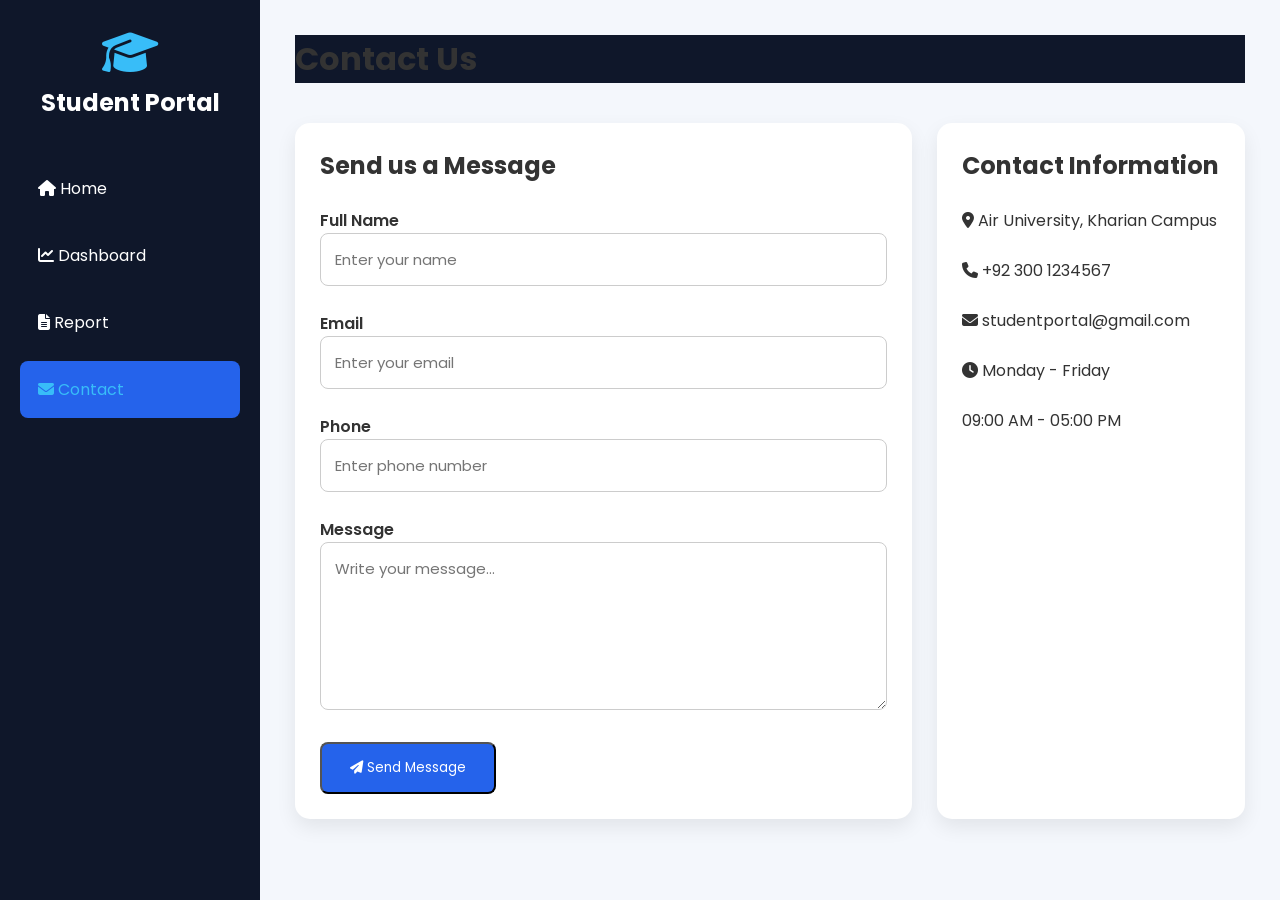
==== contact.html @ 1820be6f "Initial Commit" ====
<!DOCTYPE html>
<html lang="en">

<head>

<meta charset="UTF-8">
<meta name="viewport" content="width=device-width, initial-scale=1.0">

<title>Contact Us</title>

<link href="https://fonts.googleapis.com/css2?family=Poppins:wght@300;400;500;600;700&display=swap" rel="stylesheet">

<link rel="stylesheet"
href="https://cdnjs.cloudflare.com/ajax/libs/font-awesome/6.6.0/css/all.min.css">

<link rel="stylesheet" href="css/style.css">
<link rel="stylesheet" href="css/responsive.css">

</head>

<body>

<div class="dashboard-container">

<!-- Sidebar -->

<div class="sidebar">

<div class="sidebar-logo">

<i class="fa-solid fa-graduation-cap"></i>

<h2>Student Portal</h2>

</div>

<ul>

<li><a href="index.html" style="color:white;text-decoration:none;"><i class="fa-solid fa-house"></i> Home</a></li>

<li><a href="dashboard.html" style="color:white;text-decoration:none;"><i class="fa-solid fa-chart-line"></i> Dashboard</a></li>

<li><a href="report.html" style="color:white;text-decoration:none;"><i class="fa-solid fa-file-lines"></i> Report</a></li>

<li class="active"><i class="fa-solid fa-envelope"></i> Contact</li>

</ul>

</div>

<!-- Main -->

<div class="main-content">

<header class="topbar">

<h1>Contact Us</h1>

</header>

<div class="performance-section">

<!-- Contact Form -->

<div class="progress-card">

<h2>Send us a Message</h2>

<br>

<form id="contactForm">

<label>Full Name</label>

<input type="text" id="name" placeholder="Enter your name" required>

<br><br>

<label>Email</label>

<input type="email" id="email" placeholder="Enter your email" required>

<br><br>

<label>Phone</label>

<input type="text" id="phone" placeholder="Enter phone number">

<br><br>

<label>Message</label>

<textarea id="message" rows="6" placeholder="Write your message..." required></textarea>

<br><br>

<button type="submit" class="btn">

<i class="fa-solid fa-paper-plane"></i>

Send Message

</button>

</form>

</div>

<!-- Contact Details -->

<div class="activity-card">

<h2>Contact Information</h2>

<br>

<p><i class="fa-solid fa-location-dot"></i>
 Air University, Kharian Campus</p>

<br>

<p><i class="fa-solid fa-phone"></i>
 +92 300 1234567</p>

<br>

<p><i class="fa-solid fa-envelope"></i>
 studentportal@gmail.com</p>

<br>

<p><i class="fa-solid fa-clock"></i>
 Monday - Friday</p>

<br>

<p>09:00 AM - 05:00 PM</p>

</div>

</div>

</div>

</div>

<script src="js/script.js"></script>

</body>

</html>
---- css/style.css ----
/* ===========================
   GOOGLE FONT & RESET
=========================== */

*{
    margin:0;
    padding:0;
    box-sizing:border-box;
    font-family:'Poppins',sans-serif;
}

html{
    scroll-behavior:smooth;
}

body{
    background:#f4f7fc;
    color:#333;
}

a{
    text-decoration:none;
}

ul{
    list-style:none;
}

img{
    width:100%;
    display:block;
}


/* ===========================
        NAVBAR
=========================== */

header{
    width:100%;
    background:#0f172a;
    position:sticky;
    top:0;
    z-index:1000;
}

.navbar{

    width:90%;
    margin:auto;

    display:flex;
    justify-content:space-between;
    align-items:center;

    padding:18px 0;

}

.logo{

    display:flex;
    align-items:center;
    gap:10px;

    color:#fff;
    font-size:26px;
    font-weight:700;

}

.logo i{

    color:#38bdf8;

}

.nav-links{

    display:flex;
    gap:35px;

}

.nav-links a{

    color:white;
    font-size:16px;
    font-weight:500;
    transition:.3s;

}

.nav-links a:hover{

    color:#38bdf8;

}

.active{

    color:#38bdf8 !important;

}


/* ===========================
        HERO
=========================== */

.hero{

    width:90%;
    margin:70px auto;

    display:grid;
    grid-template-columns:1fr 1fr;
    align-items:center;
    gap:60px;

}

.hero-text h1{

    font-size:55px;
    color:#0f172a;
    line-height:1.2;

}

.hero-text span{

    color:#2563eb;

}

.hero-text p{

    margin:25px 0;

    font-size:17px;

    line-height:1.8;

    color:#555;

}

.hero-buttons{

    display:flex;
    gap:20px;

}

.btn{

    background:#2563eb;
    color:white;

    padding:14px 28px;

    border-radius:8px;

    transition:.3s;

}

.btn:hover{

    background:#1d4ed8;

}

.btn-outline{

    border:2px solid #2563eb;

    color:#2563eb;

    padding:12px 28px;

    border-radius:8px;

    transition:.3s;

}

.btn-outline:hover{

    background:#2563eb;
    color:white;

}

.hero-image img{

    max-width:500px;
    margin:auto;

}


/* ===========================
      STATISTICS
=========================== */

.stats{

    width:90%;
    margin:80px auto;

}

.stats h2{

    text-align:center;

    font-size:34px;

    margin-bottom:45px;

}

.stats-container{

    display:grid;

    grid-template-columns:repeat(4,1fr);

    gap:25px;

}

.stat-card{

    background:white;

    padding:35px;

    text-align:center;

    border-radius:15px;

    box-shadow:0 10px 25px rgba(0,0,0,.08);

    transition:.3s;

}

.stat-card:hover{

    transform:translateY(-10px);

}

.stat-card i{

    font-size:45px;

    color:#2563eb;

    margin-bottom:18px;

}

.stat-card h3{

    font-size:34px;

    color:#0f172a;

}

.stat-card p{

    margin-top:10px;

    color:#666;

}

/* ===========================
        FEATURES
=========================== */

.features{

    width:90%;
    margin:90px auto;

}

.features h2{

    text-align:center;
    font-size:34px;
    margin-bottom:50px;
    color:#0f172a;

}

.feature-grid{

    display:grid;
    grid-template-columns:repeat(4,1fr);
    gap:25px;

}

.feature-card{

    background:white;
    padding:35px 25px;
    text-align:center;
    border-radius:15px;
    box-shadow:0 10px 25px rgba(0,0,0,.08);
    transition:.3s;

}

.feature-card:hover{

    transform:translateY(-10px);

}

.feature-card i{

    font-size:45px;
    color:#2563eb;
    margin-bottom:20px;

}

.feature-card h3{

    margin-bottom:15px;
    color:#0f172a;

}

.feature-card p{

    color:#666;
    line-height:1.7;

}


/* ===========================
      STUDENT TABLE
=========================== */

.students{

    width:90%;
    margin:90px auto;

}

.students h2{

    text-align:center;
    font-size:34px;
    margin-bottom:40px;

}

table{

    width:100%;
    border-collapse:collapse;
    background:white;
    border-radius:12px;
    overflow:hidden;
    box-shadow:0 10px 25px rgba(0,0,0,.08);

}

table th{

    background:#2563eb;
    color:white;
    padding:18px;

}

table td{

    padding:18px;
    text-align:center;
    border-bottom:1px solid #eee;

}

table tr:hover{

    background:#f8f9ff;

}


/* ===========================
          FOOTER
=========================== */

footer{

    background:#0f172a;
    color:white;
    text-align:center;
    padding:60px 20px;
    margin-top:80px;

}

footer h3{

    font-size:28px;
    margin-bottom:15px;

}

footer p{

    margin:10px 0;
    color:#d1d5db;

}


/* ===========================
      SIMPLE ANIMATION
=========================== */

.hero-text,
.hero-image,
.stat-card,
.feature-card{

    animation:fadeUp .8s ease;

}

@keyframes fadeUp{

    from{

        opacity:0;
        transform:translateY(30px);

    }

    to{

        opacity:1;
        transform:translateY(0);

    }

}
/* ===========================
        DASHBOARD
===========================*/

.dashboard-container{
    display:flex;
    min-height:100vh;
    background:#f4f7fc;
}

/* Sidebar */

.sidebar{
    width:260px;
    background:#0f172a;
    color:#fff;
    padding:30px 20px;
    position:fixed;
    left:0;
    top:0;
    bottom:0;
}

.sidebar-logo{
    text-align:center;
    margin-bottom:40px;
}

.sidebar-logo i{
    font-size:45px;
    color:#38bdf8;
    margin-bottom:10px;
}

.sidebar-logo h2{
    font-size:24px;
}

.sidebar ul{
    padding:0;
}

.sidebar ul li{
    list-style:none;
    padding:16px 18px;
    margin:10px 0;
    border-radius:8px;
    cursor:pointer;
    transition:.3s;
}

.sidebar ul li:hover{
    background:#2563eb;
}

.sidebar ul li.active{
    background:#2563eb;
}

/* Main Content */

.main-content{
    margin-left:260px;
    width:calc(100% - 260px);
    padding:35px;
}

/* Top Bar */

.topbar{
    display:flex;
    justify-content:space-between;
    align-items:center;
    margin-bottom:35px;
}

.profile{
    display:flex;
    align-items:center;
    gap:15px;
}

.profile img{
    width:55px;
    height:55px;
    border-radius:50%;
    object-fit:cover;
}

/* Cards */

.dashboard-cards{
    display:grid;
    grid-template-columns:repeat(4,1fr);
    gap:20px;
    margin-bottom:40px;
}

.dashboard-card{
    background:#fff;
    border-radius:15px;
    padding:30px;
    text-align:center;
    box-shadow:0 8px 20px rgba(0,0,0,.08);
    transition:.3s;
}

.dashboard-card:hover{
    transform:translateY(-8px);
}

.dashboard-card i{
    font-size:40px;
    color:#2563eb;
    margin-bottom:15px;
}

.dashboard-card h2{
    margin-bottom:10px;
    color:#0f172a;
}

/* Performance */

.performance-section{
    display:grid;
    grid-template-columns:2fr 1fr;
    gap:25px;
    margin-top:40px;
}

.progress-card,
.activity-card{
    background:#fff;
    padding:25px;
    border-radius:15px;
    box-shadow:0 8px 20px rgba(0,0,0,.08);
}

.progress{
    width:100%;
    background:#ddd;
    height:22px;
    border-radius:20px;
    overflow:hidden;
    margin-bottom:18px;
}

.progress-bar{
    height:100%;
    color:#fff;
    text-align:center;
    line-height:22px;
    font-size:13px;
    font-weight:600;
}

.programming{
    width:95%;
    background:#2563eb;
}

.database{
    width:90%;
    background:#10b981;
}

.web{
    width:97%;
    background:#f59e0b;
}

.se{
    width:88%;
    background:#ef4444;
}

/* Activities */

.activity-card ul{
    margin-top:20px;
}

.activity-card li{
    list-style:none;
    padding:12px 0;
    border-bottom:1px solid #eee;
}

/* Quick Actions */

.quick-actions{
    margin-top:45px;
}

.action-container{
    display:grid;
    grid-template-columns:repeat(4,1fr);
    gap:20px;
}

.action-card{
    background:#fff;
    padding:25px;
    border-radius:15px;
    text-align:center;
    box-shadow:0 8px 20px rgba(0,0,0,.08);
    transition:.3s;
}

.action-card:hover{
    transform:translateY(-8px);
}

.action-card i{
    font-size:40px;
    color:#2563eb;
    margin-bottom:15px;
}

.action-card h3{
    color:#0f172a;
}
/* CONTACT FORM */

form input,
form textarea{

width:100%;
padding:14px;
border:1px solid #ccc;
border-radius:8px;
font-size:15px;
outline:none;

}

form input:focus,
form textarea:focus{

border-color:#2563eb;

}

label{

font-weight:600;

}
/* ===========================
        ABOUT PAGE
=========================== */

.hero-content{

text-align:center;
max-width:800px;
margin:auto;

}

.hero-content h1{

font-size:50px;
color:#0f172a;
margin-bottom:20px;

}

.hero-content p{

font-size:18px;
line-height:1.8;
color:#666;

}


/* Mission & Vision */

.feature-container{

display:grid;
grid-template-columns:repeat(2,1fr);
gap:30px;
margin-top:40px;

}

.feature-box{

background:white;
padding:35px;
border-radius:15px;
box-shadow:0 10px 25px rgba(0,0,0,.08);
transition:.3s;

}

.feature-box:hover{

transform:translateY(-10px);

}

.feature-box h3{

color:#2563eb;
margin-bottom:15px;

}

.feature-box p{

line-height:1.8;
color:#666;

}


/* Why Choose Us */

.card-container{

display:grid;
grid-template-columns:repeat(4,1fr);
gap:25px;
margin-top:40px;

}

.card{

background:white;
padding:30px;
text-align:center;
border-radius:15px;
box-shadow:0 10px 25px rgba(0,0,0,.08);
transition:.3s;

}

.card:hover{

transform:translateY(-10px);

}

.card h3{

margin-bottom:15px;
color:#2563eb;

}

.card p{

color:#666;
line-height:1.7;

}
/* ==========================
   STUDENT FORM & SEARCH
========================== */

#searchInput{
    width:100%;
    padding:14px 18px;
    border:1px solid #ccc;
    border-radius:10px;
    font-size:16px;
    margin-bottom:20px;
    outline:none;
}

#searchInput:focus{
    border-color:#2563eb;
}

#studentForm{
    display:grid;
    grid-template-columns:repeat(3,1fr);
    gap:15px;
    margin:25px 0;
}

#studentForm input{
    padding:14px;
    border:1px solid #ccc;
    border-radius:8px;
    font-size:15px;
}

#studentForm input:focus{
    border-color:#2563eb;
    outline:none;
}

#studentForm button{
    grid-column:span 3;
}

.delete-btn{
    background:#ef4444;
    color:#fff;
    border:none;
    padding:8px 15px;
    border-radius:6px;
    cursor:pointer;
    transition:.3s;
}

.delete-btn:hover{
    background:#dc2626;
}

@media(max-width:768px){

#studentForm{
grid-template-columns:1fr;
}

#studentForm button{
grid-column:span 1;
}

}
---- css/responsive.css ----
/* =========================
   Large Tablets
========================= */

@media (max-width:1024px){

.hero{

grid-template-columns:1fr;

text-align:center;

}

.hero-image{

order:-1;

}

.hero-image img{

width:350px;

margin:auto;

}

.stats-container{

grid-template-columns:repeat(2,1fr);

}

.feature-grid{

grid-template-columns:repeat(2,1fr);

}

}


/* =========================
      Tablets
========================= */

@media (max-width:768px){

.navbar{

flex-direction:column;

padding:20px 0;

}

.nav-links{

margin-top:20px;

gap:20px;

flex-wrap:wrap;

justify-content:center;

}

.hero-text h1{

font-size:38px;

}

.hero-buttons{

justify-content:center;

flex-wrap:wrap;

}

.stats-container{

grid-template-columns:1fr;

}

.feature-grid{

grid-template-columns:1fr;

}

table{

display:block;

overflow-x:auto;

white-space:nowrap;

}

}


/* =========================
      Mobile
========================= */

@media (max-width:480px){

.logo{

font-size:22px;

}

.hero{

width:95%;

margin:40px auto;

}

.hero-text h1{

font-size:30px;

}

.hero-text p{

font-size:15px;

}

.btn,
.btn-outline{

display:block;

width:100%;

margin-bottom:15px;

text-align:center;

}

.stats h2,
.features h2,
.students h2{

font-size:28px;

}

.stat-card,
.feature-card{

padding:25px;

}

footer{

padding:40px 15px;

}

}

/* ===================================
      DASHBOARD RESPONSIVE
=================================== */

@media (max-width:1200px){

.dashboard-cards{
grid-template-columns:repeat(2,1fr);
}

.action-container{
grid-template-columns:repeat(2,1fr);
}

.performance-section{
grid-template-columns:1fr;
}

}


@media (max-width:992px){

.sidebar{

position:relative;
width:100%;
height:auto;

}

.main-content{

margin-left:0;
width:100%;

}

.dashboard-container{

flex-direction:column;

}

}


@media (max-width:768px){

.topbar{

flex-direction:column;
align-items:flex-start;
gap:20px;

}

.dashboard-cards{

grid-template-columns:1fr;

}

.action-container{

grid-template-columns:1fr;

}

table{

display:block;
overflow-x:auto;
white-space:nowrap;

}

}


@media (max-width:480px){

.main-content{

padding:20px;

}

.sidebar-logo h2{

font-size:20px;

}

.dashboard-card{

padding:20px;

}

.action-card{

padding:20px;

}

.progress{

height:18px;

}

.progress-bar{

line-height:18px;

font-size:11px;

}

}
/* ABOUT PAGE */

@media(max-width:768px){

.feature-container{

grid-template-columns:1fr;

}

.card-container{

grid-template-columns:1fr;

}

.hero-content h1{

font-size:36px;

}

}
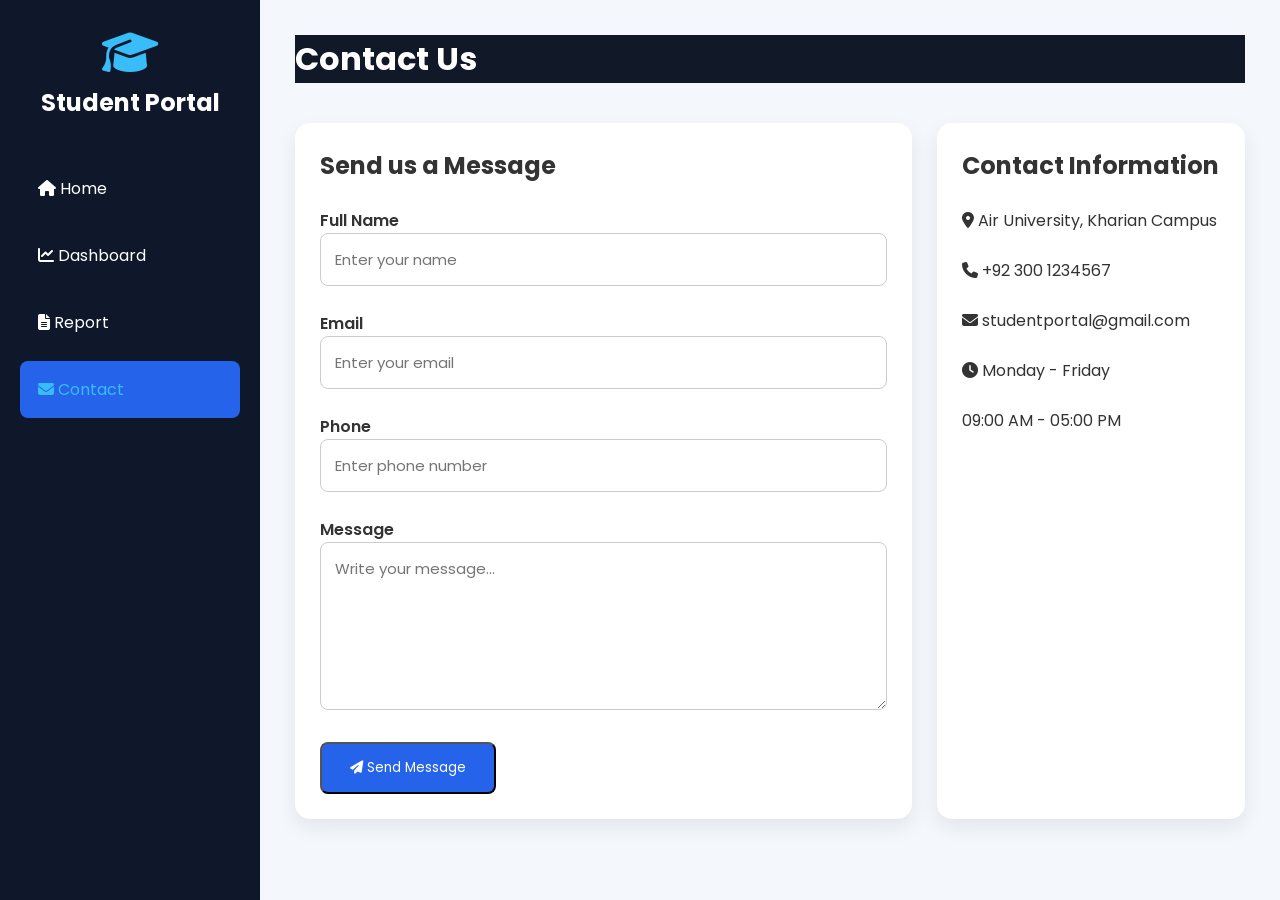
==== commit 5232223a: "Week 4: Added role-based dashboard, dark mode, notifications and profile management" ====
--- a/contact.html
+++ b/contact.html
@@ -145,7 +145,11 @@
 </div>
 
 <script src="js/script.js"></script>
-
+<script>
+if(localStorage.getItem("theme") === "dark"){
+    document.body.classList.add("dark-mode");
+}
+</script>
 </body>
 
 </html>
--- a/css/style.css
+++ b/css/style.css
@@ -534,6 +534,8 @@
     justify-content:space-between;
     align-items:center;
     margin-bottom:35px;
+    background:#111827;
+    color:white;
 }
 
 .profile{
@@ -580,6 +582,10 @@
 .dashboard-card h2{
     margin-bottom:10px;
     color:#0f172a;
+}
+body.dark-mode .dashboard-card h2,
+body.dark-mode .dashboard-card p{
+    color:white;
 }
 
 /* Performance */
@@ -886,4 +892,711 @@
 grid-column:span 1;
 }
 
+}
+/* ===========================
+   LOGIN & REGISTER
+=========================== */
+
+.login-section{
+    display:flex;
+    justify-content:center;
+    align-items:center;
+    min-height:100vh;
+    background:#f4f7fc;
+}
+
+.login-box{
+    width:400px;
+    background:#fff;
+    padding:35px;
+    border-radius:15px;
+    box-shadow:0 10px 25px rgba(0,0,0,.08);
+}
+
+.login-box h2{
+    text-align:center;
+    margin-bottom:25px;
+    color:#2563eb;
+}
+
+.input-box{
+    margin-bottom:18px;
+}
+
+.input-box label{
+    display:block;
+    margin-bottom:8px;
+    font-weight:600;
+}
+
+.input-box input{
+    width:100%;
+    padding:12px;
+    border:1px solid #ccc;
+    border-radius:8px;
+    outline:none;
+}
+
+.input-box input:focus{
+    border-color:#2563eb;
+}
+
+.login-box .btn{
+    width:100%;
+    border:none;
+    cursor:pointer;
+}
+/* =====================================
+   WEEK 3 CSS
+===================================== */
+
+/* Subtitle */
+
+.subtitle{
+
+    text-align:center;
+    color:#666;
+    margin-bottom:20px;
+    font-size:14px;
+
+}
+
+/* Success & Error Messages */
+
+.message{
+
+    text-align:center;
+    margin-top:15px;
+    font-weight:600;
+    color:#16a34a;
+
+}
+
+/* Password Box */
+
+.password-box{
+
+    position:relative;
+
+}
+
+.password-box input{
+
+    width:100%;
+    padding-right:45px;
+
+}
+
+.toggle-password{
+
+    position:absolute;
+    right:15px;
+    top:50%;
+    transform:translateY(-50%);
+    cursor:pointer;
+    font-size:18px;
+    user-select:none;
+
+}
+
+/* Student Profile */
+
+.student-profile{
+
+    margin:30px 0;
+
+}
+
+.profile-card{
+
+    background:#fff;
+    padding:25px;
+    border-radius:15px;
+    box-shadow:0 8px 20px rgba(0,0,0,.08);
+
+}
+
+.profile-card h2{
+
+    color:#2563eb;
+    margin-bottom:20px;
+
+}
+
+.profile-card p{
+
+    margin:10px 0;
+    color:#444;
+
+}
+body.dark-mode .profile-card p,
+body.dark-mode .profile-card strong,
+body.dark-mode .profile-card span{
+    color:#ffffff;
+}
+
+body.dark-mode .profile-card h2{
+    color:#60a5fa;
+}
+
+/* Sort Buttons */
+
+.sort-buttons{
+
+    display:flex;
+    gap:15px;
+    margin-bottom:20px;
+    flex-wrap:wrap;
+
+}
+
+.sort-buttons .btn{
+
+    border:none;
+    cursor:pointer;
+
+}
+
+/* Login Links */
+
+.login-box a{
+
+    color:#2563eb;
+    font-weight:600;
+
+}
+
+.login-box a:hover{
+
+    text-decoration:underline;
+
+}
+
+/* Smooth Hover */
+
+.dashboard-card,
+.action-card,
+.feature-card,
+.stat-card,
+.profile-card{
+
+    transition:.3s;
+
+}
+
+.dashboard-card:hover,
+.action-card:hover,
+.feature-card:hover,
+.stat-card:hover,
+.profile-card:hover{
+
+    transform:translateY(-8px);
+
+}
+
+/* Responsive */
+
+@media(max-width:768px){
+
+    .sort-buttons{
+
+        flex-direction:column;
+
+    }
+
+    .sort-buttons .btn{
+
+        width:100%;
+
+    }
+
+    .profile-card{
+
+        padding:20px;
+
+    }
+
+}
+
+@media(max-width:480px){
+
+    .login-box{
+
+        width:95%;
+        padding:25px;
+
+    }
+
+    .profile img{
+
+        width:45px;
+        height:45px;
+
+    }
+
+
+}
+/* ===========================
+   SORT BUTTONS
+=========================== */
+
+.sort-buttons{
+
+display:flex;
+gap:15px;
+margin-bottom:20px;
+flex-wrap:wrap;
+
+}
+
+.sort-buttons .btn{
+
+border:none;
+cursor:pointer;
+
+}
+
+
+.dark-mode .dashboard-card,
+.dark-mode .profile-card,
+.dark-mode .students,
+.dark-mode .progress-card,
+.dark-mode .activity-card,
+.dark-mode .action-card{
+    background:#2c2c2c;
+    color:white;
+}
+
+.dark-mode table{
+    color:white;
+}
+
+.dark-mode input,
+.dark-mode textarea{
+    background:#444;
+    color:white;
+    border:1px solid #666;
+}
+/* ==========================
+   GLOBAL DARK MODE
+========================== */
+
+body.dark-mode{
+    background:#121212;
+    color:#f5f5f5;
+}
+
+/* Navbar / Header */
+body.dark-mode .topbar{
+    background:#1e1e1e;
+    color:#fff;
+}
+
+/* Sidebar */
+body.dark-mode .sidebar{
+    background:#1f2937;
+}
+
+body.dark-mode .sidebar a,
+body.dark-mode .sidebar i,
+body.dark-mode .sidebar h2{
+    color:#fff;
+}
+
+/* Cards */
+body.dark-mode .dashboard-card,
+body.dark-mode .profile-card,
+body.dark-mode .students,
+body.dark-mode .progress-card,
+body.dark-mode .activity-card,
+body.dark-mode .action-card{
+    background:#1e1e1e;
+    color:#fff;
+    border:1px solid #333;
+}
+
+/* Forms */
+body.dark-mode input,
+body.dark-mode textarea,
+body.dark-mode select{
+    background:#2a2a2a;
+    color:#fff;
+    border:1px solid #555;
+}
+
+/* Buttons */
+body.dark-mode .btn{
+    background:#2563eb;
+    color:#fff;
+}
+
+/* Tables */
+body.dark-mode table{
+    background:#1e1e1e;
+    color:#fff;
+}
+
+body.dark-mode th{
+    background:#2563eb;
+    color:#fff;
+}
+
+body.dark-mode td{
+    border-color:#444;
+}
+
+/* Links */
+body.dark-mode a{
+    color:#60a5fa;
+}
+
+/* ==========================
+NOTIFICATION PANEL
+========================== */
+
+.notification{
+
+position:relative;
+
+margin-right:20px;
+
+cursor:pointer;
+
+}
+
+.notification i{
+
+font-size:24px;
+
+}
+
+.badge{
+
+position:absolute;
+
+top:-8px;
+
+right:-8px;
+
+background:red;
+
+color:white;
+
+width:18px;
+
+height:18px;
+
+border-radius:50%;
+
+display:flex;
+
+justify-content:center;
+
+align-items:center;
+
+font-size:12px;
+
+}
+
+.notification-box{
+
+opacity:0;
+visibility:hidden;
+transform:translateY(-10px);
+transition:0.3s;
+
+position:absolute;
+right:0;
+top:35px;
+
+width:280px;
+
+background:white;
+
+padding:15px;
+
+border-radius:10px;
+
+box-shadow:0 5px 20px rgba(0,0,0,.2);
+
+z-index:1000;
+
+}
+
+.notification-box.show{
+
+opacity:1;
+visibility:visible;
+transform:translateY(0);
+
+}
+.notification-box ul{
+
+padding-left:20px;
+
+}
+
+.notification-box li{
+
+margin:10px 0;
+
+}
+body.dark-mode .notification-box{
+
+background:#222;
+
+color:white;
+
+}
+/* ==========================
+MENU BUTTON
+========================== */
+
+.menu-btn{
+
+display:none;
+
+font-size:28px;
+
+background:none;
+
+border:none;
+
+cursor:pointer;
+
+margin-right:15px;
+
+}
+/* ==========================
+RESPONSIVE SIDEBAR
+========================== */
+
+@media(max-width:768px){
+
+.menu-btn{
+
+display:block;
+
+}
+
+.sidebar{
+
+position:fixed;
+
+left:-260px;
+
+top:0;
+
+width:250px;
+
+height:100%;
+
+transition:.4s;
+
+z-index:1000;
+
+}
+
+.sidebar.active{
+
+left:0;
+
+}
+
+.main-content{
+
+width:100%;
+
+margin-left:0;
+
+}
+
+}
+/* ===========================
+ACCESSIBILITY
+=========================== */
+
+button:focus,
+input:focus,
+textarea:focus,
+select:focus{
+
+outline:3px solid #2563eb;
+
+}
+/* ==========================
+PROFILE DROPDOWN
+========================== */
+
+.profile{
+
+position:relative;
+
+cursor:pointer;
+
+display:flex;
+
+align-items:center;
+
+gap:10px;
+
+}
+
+.profile img{
+
+width:45px;
+
+height:45px;
+
+border-radius:50%;
+
+}
+
+.profile-dropdown{
+
+position:absolute;
+
+top:70px;
+
+right:0;
+
+background:white;
+
+width:220px;
+
+border-radius:10px;
+
+box-shadow:0 10px 25px rgba(0,0,0,.2);
+
+display:none;
+
+overflow:hidden;
+
+z-index:999;
+
+}
+
+.profile-dropdown a{
+
+display:block;
+
+padding:15px;
+
+text-decoration:none;
+
+color:#333;
+
+transition:.3s;
+
+}
+
+.profile-dropdown a:hover{
+
+background:#2563eb;
+
+color:white;
+
+}
+body.dark-mode .profile-dropdown{
+
+background:#1f2937;
+
+}
+
+body.dark-mode .profile-dropdown a{
+
+color:white;
+
+}
+.showProfile{
+
+display:block;
+
+}
+/* ==========================
+LIVE DATE TIME
+========================== */
+
+.date-time{
+
+text-align:center;
+
+margin-right:20px;
+
+}
+
+.date-time h3{
+
+font-size:18px;
+ color:#222;
+margin:0;
+
+}
+
+.date-time p{
+
+font-size:13px;
+
+margin:0;
+
+color:gray;
+
+}
+
+body.dark-mode .date-time p{
+
+color:#ccc;
+
+}
+/* ==========================
+CHART
+========================== */
+
+.chart-section{
+
+background:white;
+
+padding:25px;
+
+margin-top:30px;
+
+border-radius:12px;
+
+}
+
+body.dark-mode .chart-section{
+
+background:#1f2937;
+
+}
+.topbar h1{
+    color:#ffffff;
+}
+.date-time h3{
+
+font-size:18px;
+color:#ffffff;
+margin:0;
+
+}
+
+.date-time p{
+
+font-size:13px;
+margin:0;
+color:#d1d5db;
+
+}
+.notification i{
+    color:white;
+}
+.profile h3,
+.profile p{
+    color:white;
+}
+body.dark-mode .progress-card h2,
+body.dark-mode .progress-card p,
+body.dark-mode .activity-card h2,
+body.dark-mode .activity-card li{
+    color:white;
 }
--- a/css/responsive.css
+++ b/css/responsive.css
@@ -317,4 +317,98 @@
 
 }
 
+}
+/* =========================
+      LOGIN RESPONSIVE
+========================= */
+
+@media (max-width:768px){
+
+.login-box{
+    width:90%;
+    padding:25px;
+}
+
+.input-box input{
+    font-size:14px;
+}
+
+}
+
+/* =========================
+      SIDEBAR LINKS
+========================= */
+
+.sidebar ul li a{
+    color:#fff;
+    text-decoration:none;
+    display:block;
+}
+
+.sidebar ul li a:hover{
+    color:#fff;
+}
+/* ===================================
+   MOBILE RESPONSIVE
+=================================== */
+
+@media (max-width:768px){
+
+.dashboard-cards{
+
+display:grid;
+grid-template-columns:1fr;
+gap:20px;
+
+}
+
+.action-container{
+
+display:grid;
+grid-template-columns:1fr;
+gap:20px;
+
+}
+
+.performance-section{
+
+display:flex;
+flex-direction:column;
+gap:20px;
+
+}
+
+.students table{
+
+display:block;
+overflow-x:auto;
+white-space:nowrap;
+
+}
+
+.student-profile{
+
+padding:15px;
+
+}
+
+.profile-card{
+
+width:100%;
+
+}
+
+.topbar{
+
+flex-wrap:wrap;
+gap:15px;
+
+}
+
+.profile{
+
+margin-top:10px;
+
+}
+
 }
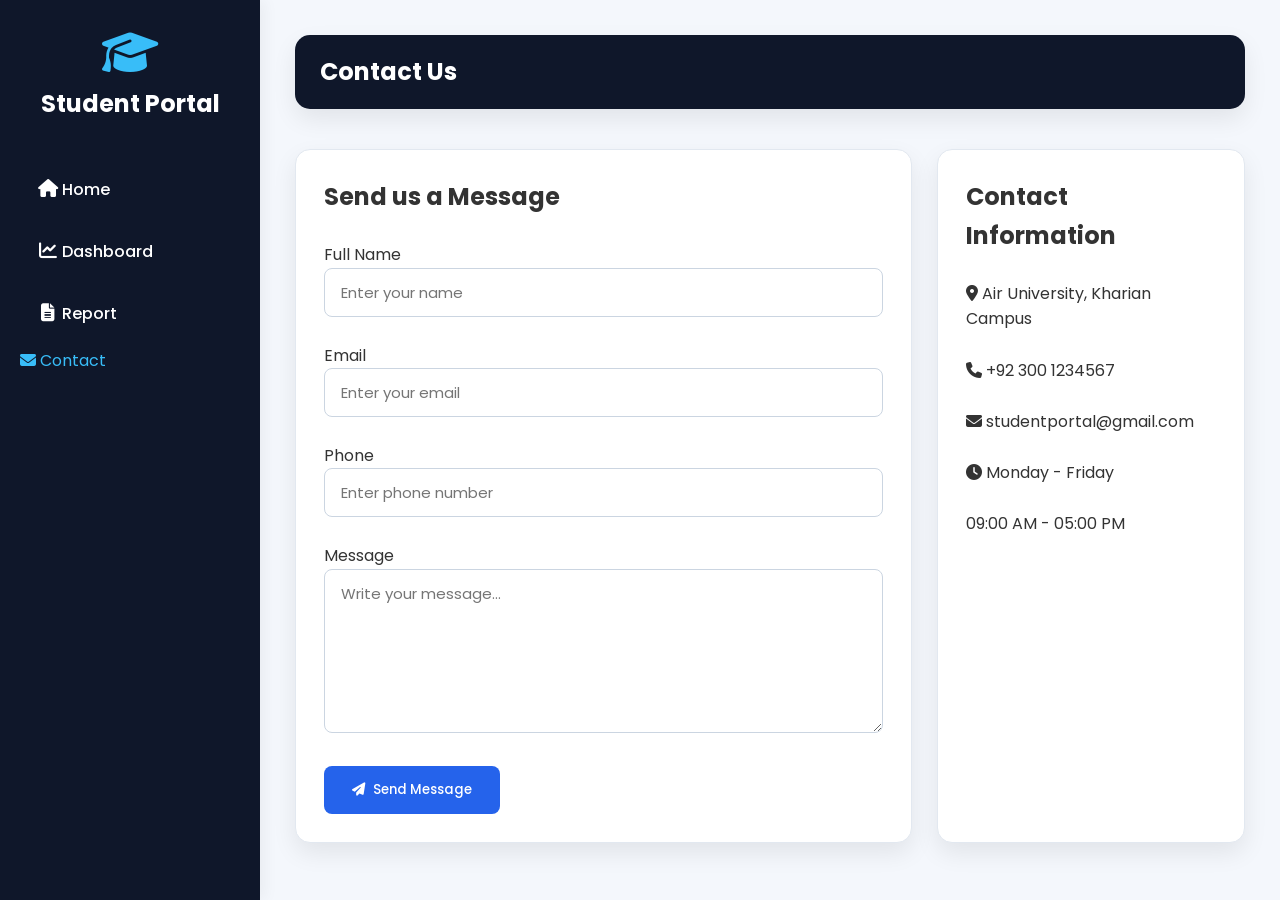
==== commit 56d5e6d1: "Complete Week 5: Advanced dashboard features and data management" ====
--- a/contact.html
+++ b/contact.html
@@ -2,154 +2,88 @@
 <html lang="en">
 
 <head>
+    <meta charset="UTF-8">
+    <meta name="viewport" content="width=device-width, initial-scale=1.0">
+    <title>Contact Us - Student Portal</title>
 
-<meta charset="UTF-8">
-<meta name="viewport" content="width=device-width, initial-scale=1.0">
-
-<title>Contact Us</title>
-
-<link href="https://fonts.googleapis.com/css2?family=Poppins:wght@300;400;500;600;700&display=swap" rel="stylesheet">
-
-<link rel="stylesheet"
-href="https://cdnjs.cloudflare.com/ajax/libs/font-awesome/6.6.0/css/all.min.css">
-
-<link rel="stylesheet" href="css/style.css">
-<link rel="stylesheet" href="css/responsive.css">
-
+    <link href="https://fonts.googleapis.com/css2?family=Poppins:wght@300;400;500;600;700&display=swap" rel="stylesheet">
+    <link rel="stylesheet" href="https://cdnjs.cloudflare.com/ajax/libs/font-awesome/6.6.0/css/all.min.css">
+    <link rel="stylesheet" href="css/style.css">
+    <link rel="stylesheet" href="css/responsive.css">
 </head>
 
 <body>
 
-<div class="dashboard-container">
+    <div class="dashboard-container">
 
-<!-- Sidebar -->
+        <!-- Sidebar -->
+        <div class="sidebar">
+            <div class="sidebar-logo">
+                <i class="fa-solid fa-graduation-cap"></i>
+                <h2>Student Portal</h2>
+            </div>
+            <ul>
+                <li><a href="index.html" style="color:white;text-decoration:none;"><i class="fa-solid fa-house"></i> Home</a></li>
+                <li><a href="dashboard.html" style="color:white;text-decoration:none;"><i class="fa-solid fa-chart-line"></i> Dashboard</a></li>
+                <li><a href="report.html" style="color:white;text-decoration:none;"><i class="fa-solid fa-file-lines"></i> Report</a></li>
+                <li class="active"><i class="fa-solid fa-envelope"></i> Contact</li>
+            </ul>
+        </div>
 
-<div class="sidebar">
+        <!-- Main Content -->
+        <div class="main-content">
+            <header class="topbar">
+                <h1>Contact Us</h1>
+            </header>
 
-<div class="sidebar-logo">
+            <div class="performance-section">
+                <!-- Contact Form -->
+                <div class="progress-card">
+                    <h2>Send us a Message</h2>
+                    <br>
+                    <form id="contactForm">
+                        <label>Full Name</label>
+                        <input type="text" id="name" placeholder="Enter your name" required>
 
-<i class="fa-solid fa-graduation-cap"></i>
+                        <br><br>
+                        <label>Email</label>
+                        <input type="email" id="email" placeholder="Enter your email" required>
 
-<h2>Student Portal</h2>
+                        <br><br>
+                        <label>Phone</label>
+                        <input type="text" id="phone" placeholder="Enter phone number">
 
-</div>
+                        <br><br>
+                        <label>Message</label>
+                        <textarea id="message" rows="6" placeholder="Write your message..." required></textarea>
 
-<ul>
+                        <br><br>
+                        <button type="submit" class="btn">
+                            <i class="fa-solid fa-paper-plane"></i> Send Message
+                        </button>
+                    </form>
+                </div>
 
-<li><a href="index.html" style="color:white;text-decoration:none;"><i class="fa-solid fa-house"></i> Home</a></li>
+                <!-- Contact Details -->
+                <div class="activity-card">
+                    <h2>Contact Information</h2>
+                    <br>
+                    <p><i class="fa-solid fa-location-dot"></i> Air University, Kharian Campus</p>
+                    <br>
+                    <p><i class="fa-solid fa-phone"></i> +92 300 1234567</p>
+                    <br>
+                    <p><i class="fa-solid fa-envelope"></i> studentportal@gmail.com</p>
+                    <br>
+                    <p><i class="fa-solid fa-clock"></i> Monday - Friday</p>
+                    <br>
+                    <p>09:00 AM - 05:00 PM</p>
+                </div>
+            </div>
+        </div>
 
-<li><a href="dashboard.html" style="color:white;text-decoration:none;"><i class="fa-solid fa-chart-line"></i> Dashboard</a></li>
+    </div>
 
-<li><a href="report.html" style="color:white;text-decoration:none;"><i class="fa-solid fa-file-lines"></i> Report</a></li>
-
-<li class="active"><i class="fa-solid fa-envelope"></i> Contact</li>
-
-</ul>
-
-</div>
-
-<!-- Main -->
-
-<div class="main-content">
-
-<header class="topbar">
-
-<h1>Contact Us</h1>
-
-</header>
-
-<div class="performance-section">
-
-<!-- Contact Form -->
-
-<div class="progress-card">
-
-<h2>Send us a Message</h2>
-
-<br>
-
-<form id="contactForm">
-
-<label>Full Name</label>
-
-<input type="text" id="name" placeholder="Enter your name" required>
-
-<br><br>
-
-<label>Email</label>
-
-<input type="email" id="email" placeholder="Enter your email" required>
-
-<br><br>
-
-<label>Phone</label>
-
-<input type="text" id="phone" placeholder="Enter phone number">
-
-<br><br>
-
-<label>Message</label>
-
-<textarea id="message" rows="6" placeholder="Write your message..." required></textarea>
-
-<br><br>
-
-<button type="submit" class="btn">
-
-<i class="fa-solid fa-paper-plane"></i>
-
-Send Message
-
-</button>
-
-</form>
-
-</div>
-
-<!-- Contact Details -->
-
-<div class="activity-card">
-
-<h2>Contact Information</h2>
-
-<br>
-
-<p><i class="fa-solid fa-location-dot"></i>
- Air University, Kharian Campus</p>
-
-<br>
-
-<p><i class="fa-solid fa-phone"></i>
- +92 300 1234567</p>
-
-<br>
-
-<p><i class="fa-solid fa-envelope"></i>
- studentportal@gmail.com</p>
-
-<br>
-
-<p><i class="fa-solid fa-clock"></i>
- Monday - Friday</p>
-
-<br>
-
-<p>09:00 AM - 05:00 PM</p>
-
-</div>
-
-</div>
-
-</div>
-
-</div>
-
-<script src="js/script.js"></script>
-<script>
-if(localStorage.getItem("theme") === "dark"){
-    document.body.classList.add("dark-mode");
-}
-</script>
+    <script src="js/script.js"></script>
 </body>
 
 </html>
--- a/css/style.css
+++ b/css/style.css
@@ -1,1602 +1,1142 @@
-/* ===========================
-   GOOGLE FONT & RESET
-=========================== */
-
-*{
-    margin:0;
-    padding:0;
-    box-sizing:border-box;
-    font-family:'Poppins',sans-serif;
-}
-
-html{
-    scroll-behavior:smooth;
-}
-
-body{
-    background:#f4f7fc;
-    color:#333;
-}
-
-a{
-    text-decoration:none;
-}
-
-ul{
-    list-style:none;
-}
-
-img{
-    width:100%;
-    display:block;
-}
-
-
-/* ===========================
-        NAVBAR
-=========================== */
-
-header{
-    width:100%;
-    background:#0f172a;
-    position:sticky;
-    top:0;
-    z-index:1000;
-}
-
-.navbar{
-
-    width:90%;
-    margin:auto;
-
-    display:flex;
-    justify-content:space-between;
-    align-items:center;
-
-    padding:18px 0;
-
-}
-
-.logo{
-
-    display:flex;
-    align-items:center;
-    gap:10px;
-
-    color:#fff;
-    font-size:26px;
-    font-weight:700;
-
-}
-
-.logo i{
-
-    color:#38bdf8;
-
-}
-
-.nav-links{
-
-    display:flex;
-    gap:35px;
-
-}
-
-.nav-links a{
-
-    color:white;
-    font-size:16px;
-    font-weight:500;
-    transition:.3s;
-
-}
-
-.nav-links a:hover{
-
-    color:#38bdf8;
-
-}
-
-.active{
-
-    color:#38bdf8 !important;
-
-}
-
-
-/* ===========================
-        HERO
-=========================== */
-
-.hero{
-
-    width:90%;
-    margin:70px auto;
-
-    display:grid;
-    grid-template-columns:1fr 1fr;
-    align-items:center;
-    gap:60px;
-
-}
-
-.hero-text h1{
-
-    font-size:55px;
-    color:#0f172a;
-    line-height:1.2;
-
-}
-
-.hero-text span{
-
-    color:#2563eb;
-
-}
-
-.hero-text p{
-
-    margin:25px 0;
-
-    font-size:17px;
-
-    line-height:1.8;
-
-    color:#555;
-
-}
-
-.hero-buttons{
-
-    display:flex;
-    gap:20px;
-
-}
-
-.btn{
-
-    background:#2563eb;
-    color:white;
-
-    padding:14px 28px;
-
-    border-radius:8px;
-
-    transition:.3s;
-
-}
-
-.btn:hover{
-
-    background:#1d4ed8;
-
-}
-
-.btn-outline{
-
-    border:2px solid #2563eb;
-
-    color:#2563eb;
-
-    padding:12px 28px;
-
-    border-radius:8px;
-
-    transition:.3s;
-
-}
-
-.btn-outline:hover{
-
-    background:#2563eb;
-    color:white;
-
-}
-
-.hero-image img{
-
-    max-width:500px;
-    margin:auto;
-
-}
-
-
-/* ===========================
-      STATISTICS
-=========================== */
-
-.stats{
-
-    width:90%;
-    margin:80px auto;
-
-}
-
-.stats h2{
-
-    text-align:center;
-
-    font-size:34px;
-
-    margin-bottom:45px;
-
-}
-
-.stats-container{
-
-    display:grid;
-
-    grid-template-columns:repeat(4,1fr);
-
-    gap:25px;
-
-}
-
-.stat-card{
-
-    background:white;
-
-    padding:35px;
-
-    text-align:center;
-
-    border-radius:15px;
-
-    box-shadow:0 10px 25px rgba(0,0,0,.08);
-
-    transition:.3s;
-
-}
-
-.stat-card:hover{
-
-    transform:translateY(-10px);
-
-}
-
-.stat-card i{
-
-    font-size:45px;
-
-    color:#2563eb;
-
-    margin-bottom:18px;
-
-}
-
-.stat-card h3{
-
-    font-size:34px;
-
-    color:#0f172a;
-
-}
-
-.stat-card p{
-
-    margin-top:10px;
-
-    color:#666;
-
-}
-
-/* ===========================
-        FEATURES
-=========================== */
-
-.features{
-
-    width:90%;
-    margin:90px auto;
-
-}
-
-.features h2{
-
-    text-align:center;
-    font-size:34px;
-    margin-bottom:50px;
-    color:#0f172a;
-
-}
-
-.feature-grid{
-
-    display:grid;
-    grid-template-columns:repeat(4,1fr);
-    gap:25px;
-
-}
-
-.feature-card{
-
-    background:white;
-    padding:35px 25px;
-    text-align:center;
-    border-radius:15px;
-    box-shadow:0 10px 25px rgba(0,0,0,.08);
-    transition:.3s;
-
-}
-
-.feature-card:hover{
-
-    transform:translateY(-10px);
-
-}
-
-.feature-card i{
-
-    font-size:45px;
-    color:#2563eb;
-    margin-bottom:20px;
-
-}
-
-.feature-card h3{
-
-    margin-bottom:15px;
-    color:#0f172a;
-
-}
-
-.feature-card p{
-
-    color:#666;
-    line-height:1.7;
-
-}
-
-
-/* ===========================
-      STUDENT TABLE
-=========================== */
-
-.students{
-
-    width:90%;
-    margin:90px auto;
-
-}
-
-.students h2{
-
-    text-align:center;
-    font-size:34px;
-    margin-bottom:40px;
-
-}
-
-table{
-
-    width:100%;
-    border-collapse:collapse;
-    background:white;
-    border-radius:12px;
-    overflow:hidden;
-    box-shadow:0 10px 25px rgba(0,0,0,.08);
-
-}
-
-table th{
-
-    background:#2563eb;
-    color:white;
-    padding:18px;
-
-}
-
-table td{
-
-    padding:18px;
-    text-align:center;
-    border-bottom:1px solid #eee;
-
-}
-
-table tr:hover{
-
-    background:#f8f9ff;
-
-}
-
-
-/* ===========================
-          FOOTER
-=========================== */
-
-footer{
-
-    background:#0f172a;
-    color:white;
-    text-align:center;
-    padding:60px 20px;
-    margin-top:80px;
-
-}
-
-footer h3{
-
-    font-size:28px;
-    margin-bottom:15px;
-
-}
-
-footer p{
-
-    margin:10px 0;
-    color:#d1d5db;
-
-}
-
-
-/* ===========================
-      SIMPLE ANIMATION
-=========================== */
-
-.hero-text,
-.hero-image,
-.stat-card,
-.feature-card{
-
-    animation:fadeUp .8s ease;
-
-}
-
-@keyframes fadeUp{
-
-    from{
-
-        opacity:0;
-        transform:translateY(30px);
-
-    }
-
-    to{
-
-        opacity:1;
-        transform:translateY(0);
-
-    }
-
-}
-/* ===========================
-        DASHBOARD
-===========================*/
-
-.dashboard-container{
-    display:flex;
-    min-height:100vh;
-    background:#f4f7fc;
-}
-
-/* Sidebar */
-
-.sidebar{
-    width:260px;
-    background:#0f172a;
-    color:#fff;
-    padding:30px 20px;
-    position:fixed;
-    left:0;
-    top:0;
-    bottom:0;
-}
-
-.sidebar-logo{
-    text-align:center;
-    margin-bottom:40px;
-}
-
-.sidebar-logo i{
-    font-size:45px;
-    color:#38bdf8;
-    margin-bottom:10px;
-}
-
-.sidebar-logo h2{
-    font-size:24px;
-}
-
-.sidebar ul{
-    padding:0;
-}
-
-.sidebar ul li{
-    list-style:none;
-    padding:16px 18px;
-    margin:10px 0;
-    border-radius:8px;
-    cursor:pointer;
-    transition:.3s;
-}
-
-.sidebar ul li:hover{
-    background:#2563eb;
-}
-
-.sidebar ul li.active{
-    background:#2563eb;
-}
-
-/* Main Content */
-
-.main-content{
-    margin-left:260px;
-    width:calc(100% - 260px);
-    padding:35px;
-}
-
-/* Top Bar */
-
-.topbar{
-    display:flex;
-    justify-content:space-between;
-    align-items:center;
-    margin-bottom:35px;
-    background:#111827;
-    color:white;
-}
-
-.profile{
-    display:flex;
-    align-items:center;
-    gap:15px;
-}
-
-.profile img{
-    width:55px;
-    height:55px;
-    border-radius:50%;
-    object-fit:cover;
-}
-
-/* Cards */
-
-.dashboard-cards{
-    display:grid;
-    grid-template-columns:repeat(4,1fr);
-    gap:20px;
-    margin-bottom:40px;
-}
-
-.dashboard-card{
-    background:#fff;
-    border-radius:15px;
-    padding:30px;
-    text-align:center;
-    box-shadow:0 8px 20px rgba(0,0,0,.08);
-    transition:.3s;
-}
-
-.dashboard-card:hover{
-    transform:translateY(-8px);
-}
-
-.dashboard-card i{
-    font-size:40px;
-    color:#2563eb;
-    margin-bottom:15px;
-}
-
-.dashboard-card h2{
-    margin-bottom:10px;
-    color:#0f172a;
-}
-body.dark-mode .dashboard-card h2,
-body.dark-mode .dashboard-card p{
-    color:white;
-}
-
-/* Performance */
-
-.performance-section{
-    display:grid;
-    grid-template-columns:2fr 1fr;
-    gap:25px;
-    margin-top:40px;
-}
-
-.progress-card,
-.activity-card{
-    background:#fff;
-    padding:25px;
-    border-radius:15px;
-    box-shadow:0 8px 20px rgba(0,0,0,.08);
-}
-
-.progress{
-    width:100%;
-    background:#ddd;
-    height:22px;
-    border-radius:20px;
-    overflow:hidden;
-    margin-bottom:18px;
-}
-
-.progress-bar{
-    height:100%;
-    color:#fff;
-    text-align:center;
-    line-height:22px;
-    font-size:13px;
-    font-weight:600;
-}
-
-.programming{
-    width:95%;
-    background:#2563eb;
-}
-
-.database{
-    width:90%;
-    background:#10b981;
-}
-
-.web{
-    width:97%;
-    background:#f59e0b;
-}
-
-.se{
-    width:88%;
-    background:#ef4444;
-}
-
-/* Activities */
-
-.activity-card ul{
-    margin-top:20px;
-}
-
-.activity-card li{
-    list-style:none;
-    padding:12px 0;
-    border-bottom:1px solid #eee;
+/* =========================================================
+   1. GLOBAL VARIABLES & RESET
+========================================================= */
+
+:root {
+    --primary-color: #2563eb;
+    --primary-hover: #1d4ed8;
+    --accent-color: #38bdf8;
+    --bg-main: #f4f7fc;
+    --bg-dark-main: #121212;
+    --card-light: #ffffff;
+    --card-dark: #1e1e1e;
+    --text-dark: #0f172a;
+    --text-light: #f5f5f5;
+    --border-light: #e2e8f0;
+    --border-dark: #333333;
+    --shadow-sm: 0 4px 6px -1px rgba(0, 0, 0, 0.05);
+    --shadow-md: 0 10px 25px rgba(0, 0, 0, 0.08);
+    --transition: all 0.3s cubic-bezier(0.4, 0, 0.2, 1);
+}
+
+* {
+    margin: 0;
+    padding: 0;
+    box-sizing: border-box;
+    font-family: 'Poppins', sans-serif;
+}
+
+html {
+    scroll-behavior: smooth;
+}
+
+body {
+    background: var(--bg-main);
+    color: #333;
+    line-height: 1.6;
+    overflow-x: hidden;
+}
+
+a {
+    text-decoration: none;
+    color: inherit;
+}
+
+ul {
+    list-style: none;
+}
+
+img {
+    width: 100%;
+    display: block;
+}
+
+/* =========================================================
+   2. NAVBAR & HEADER
+========================================================= */
+
+header {
+    width: 100%;
+    background: #0f172a;
+    position: sticky;
+    top: 0;
+    z-index: 1000;
+    box-shadow: 0 2px 10px rgba(0,0,0,0.15);
+}
+
+.navbar {
+    width: 90%;
+    margin: auto;
+    display: flex;
+    justify-content: space-between;
+    align-items: center;
+    padding: 18px 0;
+}
+
+.logo {
+    display: flex;
+    align-items: center;
+    gap: 10px;
+    color: #fff;
+    font-size: 26px;
+    font-weight: 700;
+}
+
+.logo i {
+    color: var(--accent-color);
+}
+
+.nav-links {
+    display: flex;
+    gap: 35px;
+}
+
+.nav-links a {
+    color: white;
+    font-size: 16px;
+    font-weight: 500;
+    transition: var(--transition);
+}
+
+.nav-links a:hover {
+    color: var(--accent-color);
+}
+
+.active {
+    color: var(--accent-color) !important;
+}
+
+/* =========================================================
+   3. HERO SECTION
+========================================================= */
+
+.hero {
+    width: 90%;
+    margin: 70px auto;
+    display: grid;
+    grid-template-columns: 1fr 1fr;
+    align-items: center;
+    gap: 60px;
+}
+
+.hero-text h1 {
+    font-size: 55px;
+    color: var(--text-dark);
+    line-height: 1.2;
+}
+
+.hero-text span {
+    color: var(--primary-color);
+}
+
+.hero-text p {
+    margin: 25px 0;
+    font-size: 17px;
+    line-height: 1.8;
+    color: #555;
+}
+
+.hero-buttons {
+    display: flex;
+    gap: 20px;
+}
+
+.btn {
+    background: var(--primary-color);
+    color: white;
+    padding: 14px 28px;
+    border-radius: 8px;
+    border: none;
+    font-weight: 500;
+    display: inline-flex;
+    align-items: center;
+    justify-content: center;
+    gap: 8px;
+    cursor: pointer;
+    transition: var(--transition);
+}
+
+.btn:hover {
+    background: var(--primary-hover);
+    transform: translateY(-2px);
+    box-shadow: 0 5px 15px rgba(37, 99, 235, 0.3);
+}
+
+.btn-outline {
+    border: 2px solid var(--primary-color);
+    color: var(--primary-color);
+    padding: 12px 28px;
+    border-radius: 8px;
+    background: transparent;
+    transition: var(--transition);
+}
+
+.btn-outline:hover {
+    background: var(--primary-color);
+    color: white;
+}
+
+.hero-image img {
+    max-width: 500px;
+    margin: auto;
+}
+
+/* =========================================================
+   4. STATISTICS & FEATURES
+========================================================= */
+
+.stats, .features {
+    width: 90%;
+    margin: 80px auto;
+}
+
+.stats h2, .features h2 {
+    text-align: center;
+    font-size: 34px;
+    margin-bottom: 45px;
+    color: var(--text-dark);
+}
+
+.stats-container, .feature-grid {
+    display: grid;
+    grid-template-columns: repeat(4, 1fr);
+    gap: 25px;
+}
+
+.stat-card, .feature-card {
+    background: var(--card-light);
+    padding: 35px 25px;
+    text-align: center;
+    border-radius: 15px;
+    box-shadow: var(--shadow-md);
+    border: 1px solid var(--border-light);
+    transition: var(--transition);
+}
+
+.stat-card:hover, .feature-card:hover {
+    transform: translateY(-8px);
+    box-shadow: 0 15px 30px rgba(0, 0, 0, 0.12);
+}
+
+.stat-card i, .feature-card i {
+    font-size: 45px;
+    color: var(--primary-color);
+    margin-bottom: 18px;
+}
+
+.stat-card h3, .feature-card h3 {
+    font-size: 28px;
+    color: var(--text-dark);
+    margin-bottom: 10px;
+}
+
+.stat-card p, .feature-card p {
+    color: #666;
+    line-height: 1.7;
+}
+
+/* =========================================================
+   5. DASHBOARD LAYOUT & SIDEBAR
+========================================================= */
+
+.dashboard-container {
+    display: flex;
+    min-height: 100vh;
+    background: var(--bg-main);
+}
+
+.sidebar {
+    width: 260px;
+    background: #0f172a;
+    color: #fff;
+    padding: 30px 20px;
+    position: fixed;
+    left: 0;
+    top: 0;
+    bottom: 0;
+    z-index: 1000;
+    transition: var(--transition);
+    box-shadow: 4px 0 15px rgba(0,0,0,0.05);
+}
+
+.sidebar-logo {
+    text-align: center;
+    margin-bottom: 40px;
+}
+
+.sidebar-logo i {
+    font-size: 45px;
+    color: var(--accent-color);
+    margin-bottom: 10px;
+}
+
+.sidebar-logo h2 {
+    font-size: 24px;
+    font-weight: 700;
+}
+
+.sidebar ul {
+    padding: 0;
+}
+
+.sidebar ul li {
+    list-style: none;
+    margin: 8px 0;
+    border-radius: 10px;
+    cursor: pointer;
+    transition: var(--transition);
+}
+
+.sidebar ul li a {
+    display: flex;
+    align-items: center;
+    gap: 14px;
+    padding: 14px 18px;
+    color: #cbd5e1;
+    font-weight: 500;
+    border-radius: 10px;
+}
+
+.sidebar ul li a i {
+    font-size: 18px;
+    width: 20px;
+    text-align: center;
+}
+
+.sidebar ul li:hover a, 
+.sidebar ul li.active a {
+    background: var(--primary-color);
+    color: #ffffff;
+}
+
+/* Main Content Area */
+
+.main-content {
+    margin-left: 260px;
+    width: calc(100% - 260px);
+    padding: 35px;
+    transition: var(--transition);
+}
+
+/* =========================================================
+   6. TOPBAR & PROFILE
+========================================================= */
+
+.topbar {
+    display: flex;
+    justify-content: space-between;
+    align-items: center;
+    margin-bottom: 35px;
+    background: #0f172a;
+    color: white;
+    padding: 18px 25px;
+    border-radius: 15px;
+    box-shadow: var(--shadow-md);
+}
+
+.topbar h1 {
+    color: #ffffff;
+    font-size: 24px;
+}
+
+.profile {
+    position: relative;
+    cursor: pointer;
+    display: flex;
+    align-items: center;
+    gap: 12px;
+}
+
+.profile img {
+    width: 48px;
+    height: 48px;
+    border-radius: 50%;
+    object-fit: cover;
+    border: 2px solid var(--accent-color);
+}
+
+.profile h3, .profile p {
+    color: white;
+}
+
+.profile-dropdown {
+    position: absolute;
+    top: 65px;
+    right: 0;
+    background: white;
+    width: 220px;
+    border-radius: 12px;
+    box-shadow: 0 10px 30px rgba(0,0,0,0.15);
+    display: none;
+    overflow: hidden;
+    z-index: 999;
+    border: 1px solid var(--border-light);
+}
+
+.profile-dropdown a {
+    display: flex;
+    align-items: center;
+    gap: 10px;
+    padding: 14px 18px;
+    text-decoration: none;
+    color: #333;
+    font-weight: 500;
+    transition: var(--transition);
+}
+
+.profile-dropdown a:hover {
+    background: var(--primary-color);
+    color: white;
+}
+
+.showProfile {
+    display: block !important;
+}
+
+/* Notification Panel */
+
+.notification {
+    position: relative;
+    margin-right: 20px;
+    cursor: pointer;
+}
+
+.notification i {
+    font-size: 22px;
+    color: white;
+}
+
+.badge {
+    position: absolute;
+    top: -6px;
+    right: -8px;
+    background: #ef4444;
+    color: white;
+    width: 18px;
+    height: 18px;
+    border-radius: 50%;
+    display: flex;
+    justify-content: center;
+    align-items: center;
+    font-size: 11px;
+    font-weight: 700;
+}
+
+.notification-box {
+    opacity: 0;
+    visibility: hidden;
+    transform: translateY(-10px);
+    transition: var(--transition);
+    position: absolute;
+    right: 0;
+    top: 40px;
+    width: 290px;
+    background: white;
+    padding: 18px;
+    border-radius: 12px;
+    box-shadow: 0 10px 30px rgba(0,0,0,0.15);
+    z-index: 1000;
+    border: 1px solid var(--border-light);
+}
+
+.notification-box.show {
+    opacity: 1;
+    visibility: visible;
+    transform: translateY(0);
+}
+
+.notification-box ul {
+    padding-left: 0;
+}
+
+.notification-box li {
+    margin: 12px 0;
+    font-size: 14px;
+    color: #444;
+    display: flex;
+    align-items: center;
+    gap: 10px;
+}
+
+/* Date Time Display */
+
+.date-time {
+    text-align: center;
+    margin-right: 20px;
+}
+
+.date-time h3 {
+    font-size: 17px;
+    color: #ffffff;
+    margin: 0;
+}
+
+.date-time p {
+    font-size: 13px;
+    margin: 0;
+    color: #d1d5db;
+}
+
+/* =========================================================
+   7. DASHBOARD CARDS & PERFORMANCE
+========================================================= */
+
+.dashboard-cards {
+    display: grid;
+    grid-template-columns: repeat(4, 1fr);
+    gap: 20px;
+    margin-bottom: 40px;
+}
+
+.dashboard-card {
+    background: var(--card-light);
+    border-radius: 15px;
+    padding: 28px;
+    text-align: center;
+    box-shadow: var(--shadow-md);
+    border: 1px solid var(--border-light);
+    transition: var(--transition);
+}
+
+.dashboard-card i {
+    font-size: 38px;
+    color: var(--primary-color);
+    margin-bottom: 12px;
+}
+
+.dashboard-card h2 {
+    margin-bottom: 6px;
+    color: var(--text-dark);
+    font-size: 28px;
+}
+
+.performance-section {
+    display: grid;
+    grid-template-columns: 2fr 1fr;
+    gap: 25px;
+    margin-top: 40px;
+}
+
+.progress-card, .activity-card {
+    background: var(--card-light);
+    padding: 28px;
+    border-radius: 15px;
+    box-shadow: var(--shadow-md);
+    border: 1px solid var(--border-light);
+}
+
+.progress {
+    width: 100%;
+    background: #e2e8f0;
+    height: 20px;
+    border-radius: 20px;
+    overflow: hidden;
+    margin-bottom: 18px;
+    margin-top: 6px;
+}
+
+.progress-bar {
+    height: 100%;
+    color: #fff;
+    text-align: center;
+    line-height: 20px;
+    font-size: 12px;
+    font-weight: 600;
+}
+
+.programming { width: 95%; background: #2563eb; }
+.database { width: 90%; background: #10b981; }
+.web { width: 97%; background: #f59e0b; }
+.se { width: 88%; background: #ef4444; }
+
+.activity-card ul {
+    margin-top: 15px;
+}
+
+.activity-card li {
+    padding: 12px 0;
+    border-bottom: 1px solid #f1f5f9;
+    display: flex;
+    align-items: center;
+    gap: 10px;
 }
 
 /* Quick Actions */
 
-.quick-actions{
-    margin-top:45px;
-}
-
-.action-container{
-    display:grid;
-    grid-template-columns:repeat(4,1fr);
-    gap:20px;
-}
-
-.action-card{
-    background:#fff;
-    padding:25px;
-    border-radius:15px;
-    text-align:center;
-    box-shadow:0 8px 20px rgba(0,0,0,.08);
-    transition:.3s;
-}
-
-.action-card:hover{
-    transform:translateY(-8px);
-}
-
-.action-card i{
-    font-size:40px;
-    color:#2563eb;
-    margin-bottom:15px;
-}
-
-.action-card h3{
-    color:#0f172a;
-}
-/* CONTACT FORM */
-
-form input,
-form textarea{
-
-width:100%;
-padding:14px;
-border:1px solid #ccc;
-border-radius:8px;
-font-size:15px;
-outline:none;
-
-}
-
-form input:focus,
-form textarea:focus{
-
-border-color:#2563eb;
-
-}
-
-label{
-
-font-weight:600;
-
-}
-/* ===========================
-        ABOUT PAGE
-=========================== */
-
-.hero-content{
-
-text-align:center;
-max-width:800px;
-margin:auto;
-
-}
-
-.hero-content h1{
-
-font-size:50px;
-color:#0f172a;
-margin-bottom:20px;
-
-}
-
-.hero-content p{
-
-font-size:18px;
-line-height:1.8;
-color:#666;
-
-}
-
-
-/* Mission & Vision */
-
-.feature-container{
-
-display:grid;
-grid-template-columns:repeat(2,1fr);
-gap:30px;
-margin-top:40px;
-
-}
-
-.feature-box{
-
-background:white;
-padding:35px;
-border-radius:15px;
-box-shadow:0 10px 25px rgba(0,0,0,.08);
-transition:.3s;
-
-}
-
-.feature-box:hover{
-
-transform:translateY(-10px);
-
-}
-
-.feature-box h3{
-
-color:#2563eb;
-margin-bottom:15px;
-
-}
-
-.feature-box p{
-
-line-height:1.8;
-color:#666;
-
-}
-
-
-/* Why Choose Us */
-
-.card-container{
-
-display:grid;
-grid-template-columns:repeat(4,1fr);
-gap:25px;
-margin-top:40px;
-
-}
-
-.card{
-
-background:white;
-padding:30px;
-text-align:center;
-border-radius:15px;
-box-shadow:0 10px 25px rgba(0,0,0,.08);
-transition:.3s;
-
-}
-
-.card:hover{
-
-transform:translateY(-10px);
-
-}
-
-.card h3{
-
-margin-bottom:15px;
-color:#2563eb;
-
-}
-
-.card p{
-
-color:#666;
-line-height:1.7;
-
-}
-/* ==========================
-   STUDENT FORM & SEARCH
-========================== */
-
-#searchInput{
-    width:100%;
-    padding:14px 18px;
-    border:1px solid #ccc;
-    border-radius:10px;
-    font-size:16px;
-    margin-bottom:20px;
-    outline:none;
-}
-
-#searchInput:focus{
-    border-color:#2563eb;
-}
-
-#studentForm{
-    display:grid;
-    grid-template-columns:repeat(3,1fr);
-    gap:15px;
-    margin:25px 0;
-}
-
-#studentForm input{
-    padding:14px;
-    border:1px solid #ccc;
-    border-radius:8px;
-    font-size:15px;
-}
-
-#studentForm input:focus{
-    border-color:#2563eb;
-    outline:none;
-}
-
-#studentForm button{
-    grid-column:span 3;
-}
-
-.delete-btn{
-    background:#ef4444;
-    color:#fff;
-    border:none;
-    padding:8px 15px;
-    border-radius:6px;
-    cursor:pointer;
-    transition:.3s;
-}
-
-.delete-btn:hover{
-    background:#dc2626;
-}
-
-@media(max-width:768px){
-
-#studentForm{
-grid-template-columns:1fr;
-}
-
-#studentForm button{
-grid-column:span 1;
-}
-
-}
-/* ===========================
-   LOGIN & REGISTER
-=========================== */
-
-.login-section{
-    display:flex;
-    justify-content:center;
-    align-items:center;
-    min-height:100vh;
-    background:#f4f7fc;
-}
-
-.login-box{
-    width:400px;
-    background:#fff;
-    padding:35px;
-    border-radius:15px;
-    box-shadow:0 10px 25px rgba(0,0,0,.08);
-}
-
-.login-box h2{
-    text-align:center;
-    margin-bottom:25px;
-    color:#2563eb;
-}
-
-.input-box{
-    margin-bottom:18px;
-}
-
-.input-box label{
-    display:block;
-    margin-bottom:8px;
-    font-weight:600;
-}
-
-.input-box input{
-    width:100%;
-    padding:12px;
-    border:1px solid #ccc;
-    border-radius:8px;
-    outline:none;
-}
-
-.input-box input:focus{
-    border-color:#2563eb;
-}
-
-.login-box .btn{
-    width:100%;
-    border:none;
-    cursor:pointer;
-}
-/* =====================================
-   WEEK 3 CSS
-===================================== */
-
-/* Subtitle */
-
-.subtitle{
-
-    text-align:center;
-    color:#666;
-    margin-bottom:20px;
-    font-size:14px;
-
-}
-
-/* Success & Error Messages */
-
-.message{
-
-    text-align:center;
-    margin-top:15px;
-    font-weight:600;
-    color:#16a34a;
-
-}
-
-/* Password Box */
-
-.password-box{
-
-    position:relative;
-
-}
-
-.password-box input{
-
-    width:100%;
-    padding-right:45px;
-
-}
-
-.toggle-password{
-
-    position:absolute;
-    right:15px;
-    top:50%;
-    transform:translateY(-50%);
-    cursor:pointer;
-    font-size:18px;
-    user-select:none;
-
-}
-
-/* Student Profile */
-
-.student-profile{
-
-    margin:30px 0;
-
-}
-
-.profile-card{
-
-    background:#fff;
-    padding:25px;
-    border-radius:15px;
-    box-shadow:0 8px 20px rgba(0,0,0,.08);
-
-}
-
-.profile-card h2{
-
-    color:#2563eb;
-    margin-bottom:20px;
-
-}
-
-.profile-card p{
-
-    margin:10px 0;
-    color:#444;
-
-}
-body.dark-mode .profile-card p,
-body.dark-mode .profile-card strong,
-body.dark-mode .profile-card span{
-    color:#ffffff;
-}
-
-body.dark-mode .profile-card h2{
-    color:#60a5fa;
-}
-
-/* Sort Buttons */
-
-.sort-buttons{
-
-    display:flex;
-    gap:15px;
-    margin-bottom:20px;
-    flex-wrap:wrap;
-
-}
-
-.sort-buttons .btn{
-
-    border:none;
-    cursor:pointer;
-
-}
-
-/* Login Links */
-
-.login-box a{
-
-    color:#2563eb;
-    font-weight:600;
-
-}
-
-.login-box a:hover{
-
-    text-decoration:underline;
-
-}
-
-/* Smooth Hover */
-
-.dashboard-card,
-.action-card,
-.feature-card,
-.stat-card,
-.profile-card{
-
-    transition:.3s;
-
-}
-
-.dashboard-card:hover,
-.action-card:hover,
-.feature-card:hover,
-.stat-card:hover,
-.profile-card:hover{
-
-    transform:translateY(-8px);
-
-}
-
-/* Responsive */
-
-@media(max-width:768px){
-
-    .sort-buttons{
-
-        flex-direction:column;
-
-    }
-
-    .sort-buttons .btn{
-
-        width:100%;
-
-    }
-
-    .profile-card{
-
-        padding:20px;
-
-    }
-
-}
-
-@media(max-width:480px){
-
-    .login-box{
-
-        width:95%;
-        padding:25px;
-
-    }
-
-    .profile img{
-
-        width:45px;
-        height:45px;
-
-    }
-
-
-}
-/* ===========================
-   SORT BUTTONS
-=========================== */
-
-.sort-buttons{
-
-display:flex;
-gap:15px;
-margin-bottom:20px;
-flex-wrap:wrap;
-
-}
-
-.sort-buttons .btn{
-
-border:none;
-cursor:pointer;
-
-}
-
-
-.dark-mode .dashboard-card,
-.dark-mode .profile-card,
-.dark-mode .students,
-.dark-mode .progress-card,
-.dark-mode .activity-card,
-.dark-mode .action-card{
-    background:#2c2c2c;
-    color:white;
-}
-
-.dark-mode table{
-    color:white;
-}
-
-.dark-mode input,
-.dark-mode textarea{
-    background:#444;
-    color:white;
-    border:1px solid #666;
-}
-/* ==========================
-   GLOBAL DARK MODE
-========================== */
-
-body.dark-mode{
-    background:#121212;
-    color:#f5f5f5;
-}
-
-/* Navbar / Header */
-body.dark-mode .topbar{
-    background:#1e1e1e;
-    color:#fff;
-}
-
-/* Sidebar */
-body.dark-mode .sidebar{
-    background:#1f2937;
-}
-
-body.dark-mode .sidebar a,
-body.dark-mode .sidebar i,
-body.dark-mode .sidebar h2{
-    color:#fff;
-}
-
-/* Cards */
+.quick-actions {
+    margin-top: 45px;
+}
+
+.action-container {
+    display: grid;
+    grid-template-columns: repeat(4, 1fr);
+    gap: 20px;
+    margin-top: 20px;
+}
+
+.action-card {
+    background: var(--card-light);
+    padding: 25px;
+    border-radius: 15px;
+    text-align: center;
+    box-shadow: var(--shadow-md);
+    border: 1px solid var(--border-light);
+    transition: var(--transition);
+    cursor: pointer;
+}
+
+.action-card i {
+    font-size: 38px;
+    color: var(--primary-color);
+    margin-bottom: 12px;
+}
+
+.action-card h3 {
+    color: var(--text-dark);
+    font-size: 18px;
+}
+
+/* =========================================================
+   8. TABLES, FILTERS & FORMS
+========================================================= */
+
+.students {
+    width: 100%;
+    margin: 40px 0;
+}
+
+.students h2 {
+    font-size: 26px;
+    margin-bottom: 25px;
+}
+
+table {
+    width: 100%;
+    border-collapse: collapse;
+    background: var(--card-light);
+    border-radius: 12px;
+    overflow: hidden;
+    box-shadow: var(--shadow-md);
+    margin-top: 15px;
+}
+
+table th {
+    background: var(--primary-color);
+    color: white;
+    padding: 16px;
+    font-weight: 600;
+}
+
+table td {
+    padding: 16px;
+    text-align: center;
+    border-bottom: 1px solid var(--border-light);
+}
+
+table tr:hover {
+    background: #f8fafc;
+}
+
+#searchInput {
+    width: 100%;
+    padding: 14px 18px;
+    border: 1px solid #cbd5e1;
+    border-radius: 10px;
+    font-size: 15px;
+    margin-bottom: 20px;
+    outline: none;
+    transition: var(--transition);
+}
+
+#searchInput:focus {
+    border-color: var(--primary-color);
+    box-shadow: 0 0 0 3px rgba(37, 99, 235, 0.15);
+}
+
+.filter-container {
+    display: flex;
+    gap: 15px;
+    margin: 20px 0;
+    flex-wrap: wrap;
+}
+
+.filter-container select {
+    flex: 1;
+    padding: 12px 16px;
+    border: 1px solid #cbd5e1;
+    border-radius: 8px;
+    font-size: 15px;
+    outline: none;
+    background: white;
+    cursor: pointer;
+    transition: var(--transition);
+}
+
+.filter-container select:focus {
+    border-color: var(--primary-color);
+}
+
+/* Student Form */
+
+#studentForm {
+    display: grid;
+    grid-template-columns: repeat(3, 1fr);
+    gap: 15px;
+    margin: 25px 0;
+}
+
+#studentForm input, form input, form textarea {
+    width: 100%;
+    padding: 12px 16px;
+    border: 1px solid #cbd5e1;
+    border-radius: 8px;
+    font-size: 15px;
+    outline: none;
+    transition: var(--transition);
+}
+
+#studentForm input:focus, form input:focus, form textarea:focus {
+    border-color: var(--primary-color);
+    box-shadow: 0 0 0 3px rgba(37, 99, 235, 0.15);
+}
+
+#studentForm button {
+    grid-column: span 3;
+}
+
+.delete-btn {
+    background: #ef4444;
+    color: #fff;
+    border: none;
+    padding: 8px 15px;
+    border-radius: 6px;
+    cursor: pointer;
+    transition: var(--transition);
+}
+
+.delete-btn:hover {
+    background: #dc2626;
+}
+
+.sort-buttons {
+    display: flex;
+    gap: 12px;
+    margin-bottom: 20px;
+    flex-wrap: wrap;
+}
+
+/* =========================================================
+   9. LOGIN & PASSWORD BOX
+========================================================= */
+
+.login-section {
+    display: flex;
+    justify-content: center;
+    align-items: center;
+    min-height: 100vh;
+    background: var(--bg-main);
+}
+
+.login-box {
+    width: 400px;
+    background: var(--card-light);
+    padding: 35px;
+    border-radius: 15px;
+    box-shadow: var(--shadow-md);
+    border: 1px solid var(--border-light);
+}
+
+.login-box h2 {
+    text-align: center;
+    margin-bottom: 25px;
+    color: var(--primary-color);
+}
+
+.input-box {
+    margin-bottom: 18px;
+}
+
+.input-box label {
+    display: block;
+    margin-bottom: 8px;
+    font-weight: 600;
+}
+
+.password-box {
+    position: relative;
+}
+
+.password-box input {
+    width: 100%;
+    padding-right: 45px;
+}
+
+.toggle-password {
+    position: absolute;
+    right: 15px;
+    top: 50%;
+    transform: translateY(-50%);
+    cursor: pointer;
+    font-size: 18px;
+    user-select: none;
+}
+
+.subtitle {
+    text-align: center;
+    color: #666;
+    margin-bottom: 20px;
+    font-size: 14px;
+}
+
+.message {
+    text-align: center;
+    margin-top: 15px;
+    font-weight: 600;
+    color: #16a34a;
+}
+
+/* =========================================================
+   10. CHARTS & PAGINATION
+========================================================= */
+
+.chart-section {
+    background: var(--card-light);
+    padding: 28px;
+    margin-top: 30px;
+    border-radius: 15px;
+    box-shadow: var(--shadow-md);
+    border: 1px solid var(--border-light);
+}
+
+.chart-grid {
+    display: grid;
+    grid-template-columns: repeat(2, 1fr);
+    gap: 20px;
+    margin-top: 20px;
+}
+
+.chart-card {
+    background: var(--card-light);
+    padding: 20px;
+    border-radius: 12px;
+    box-shadow: var(--shadow-sm);
+    border: 1px solid var(--border-light);
+}
+
+.chart-card h3 {
+    text-align: center;
+    margin-bottom: 15px;
+    color: var(--primary-color);
+}
+
+.full-width {
+    grid-column: 1 / 3;
+}
+
+.chart-card canvas {
+    width: 100% !important;
+    height: 320px !important;
+}
+
+.pagination {
+    display: flex;
+    justify-content: center;
+    align-items: center;
+    gap: 20px;
+    margin-top: 25px;
+    flex-wrap: wrap;
+}
+
+#pageInfo {
+    font-size: 16px;
+    font-weight: 600;
+}
+
+/* Messages */
+
+#formMessage {
+    margin-bottom: 15px;
+    padding: 12px;
+    border-radius: 8px;
+    display: none;
+    font-weight: 600;
+}
+
+.success-message {
+    display: block !important;
+    background: #dcfce7;
+    color: #166534;
+    border: 1px solid #22c55e;
+}
+
+.error-message {
+    display: block !important;
+    background: #fee2e2;
+    color: #991b1b;
+    border: 1px solid #ef4444;
+}
+
+/* =========================================================
+   11. GLOBAL DARK MODE STYLES
+========================================================= */
+
+/* =========================================================
+   11. PROFESSIONAL DARK MODE STYLES
+========================================================= */
+
+body.dark-mode {
+    background: #0f172a; /* Slate Dark Background */
+    color: #f1f5f9;
+}
+
+/* Topbar & Header */
+body.dark-mode header,
+body.dark-mode .topbar {
+    background: #1e293b;
+    border-bottom: 1px solid #334155;
+    box-shadow: 0 4px 20px rgba(0, 0, 0, 0.25);
+}
+
+/* Sidebar Styling */
+body.dark-mode .sidebar {
+    background: #0b1329;
+    border-right: 1px solid #1e293b;
+}
+
+body.dark-mode .sidebar ul li a {
+    color: #94a3b8;
+}
+
+body.dark-mode .sidebar ul li:hover a, 
+body.dark-mode .sidebar ul li.active a {
+    background: #2563eb;
+    color: #ffffff;
+}
+
+/* Cards & Containers */
 body.dark-mode .dashboard-card,
 body.dark-mode .profile-card,
 body.dark-mode .students,
 body.dark-mode .progress-card,
 body.dark-mode .activity-card,
-body.dark-mode .action-card{
-    background:#1e1e1e;
-    color:#fff;
-    border:1px solid #333;
-}
-
-/* Forms */
+body.dark-mode .action-card,
+body.dark-mode .stat-card,
+body.dark-mode .feature-card,
+body.dark-mode .card,
+body.dark-mode .feature-box,
+body.dark-mode .chart-card,
+body.dark-mode .chart-section,
+body.dark-mode .login-box,
+body.dark-mode #studentForm {
+    background: #1e293b;
+    color: #f8fafc;
+    border: 1px solid #334155;
+    box-shadow: 0 10px 25px -5px rgba(0, 0, 0, 0.3);
+}
+
+/* Headings & Text Fixes */
+body.dark-mode h1,
+body.dark-mode h2,
+body.dark-mode h3,
+body.dark-mode .dashboard-card h2,
+body.dark-mode .dashboard-card p,
+body.dark-mode .profile-card p,
+body.dark-mode .profile-card strong,
+body.dark-mode .profile-card span,
+body.dark-mode .progress-card h2,
+body.dark-mode .progress-card p,
+body.dark-mode .activity-card h2,
+body.dark-mode .activity-card li,
+body.dark-mode #pageInfo,
+body.dark-mode .chart-card h3,
+body.dark-mode .input-group label {
+    color: #f8fafc !important;
+}
+
+body.dark-mode .sidebar-logo h2,
+body.dark-mode .logo {
+    color: #ffffff !important;
+}
+
+/* Inputs, Textareas & Select Dropdowns */
 body.dark-mode input,
 body.dark-mode textarea,
-body.dark-mode select{
-    background:#2a2a2a;
-    color:#fff;
-    border:1px solid #555;
-}
-
-/* Buttons */
-body.dark-mode .btn{
-    background:#2563eb;
-    color:#fff;
-}
-
-/* Tables */
-body.dark-mode table{
-    background:#1e1e1e;
-    color:#fff;
-}
-
-body.dark-mode th{
-    background:#2563eb;
-    color:#fff;
-}
-
-body.dark-mode td{
-    border-color:#444;
-}
-
-/* Links */
-body.dark-mode a{
-    color:#60a5fa;
-}
-
-/* ==========================
-NOTIFICATION PANEL
-========================== */
-
-.notification{
-
-position:relative;
-
-margin-right:20px;
-
-cursor:pointer;
-
-}
-
-.notification i{
-
-font-size:24px;
-
-}
-
-.badge{
-
-position:absolute;
-
-top:-8px;
-
-right:-8px;
-
-background:red;
-
-color:white;
-
-width:18px;
-
-height:18px;
-
-border-radius:50%;
-
-display:flex;
-
-justify-content:center;
-
-align-items:center;
-
-font-size:12px;
-
-}
-
-.notification-box{
-
-opacity:0;
-visibility:hidden;
-transform:translateY(-10px);
-transition:0.3s;
-
-position:absolute;
-right:0;
-top:35px;
-
-width:280px;
-
-background:white;
-
-padding:15px;
-
-border-radius:10px;
-
-box-shadow:0 5px 20px rgba(0,0,0,.2);
-
-z-index:1000;
-
-}
-
-.notification-box.show{
-
-opacity:1;
-visibility:visible;
-transform:translateY(0);
-
-}
-.notification-box ul{
-
-padding-left:20px;
-
-}
-
-.notification-box li{
-
-margin:10px 0;
-
-}
-body.dark-mode .notification-box{
-
-background:#222;
-
-color:white;
-
-}
-/* ==========================
-MENU BUTTON
-========================== */
-
-.menu-btn{
-
-display:none;
-
-font-size:28px;
-
-background:none;
-
-border:none;
-
-cursor:pointer;
-
-margin-right:15px;
-
-}
-/* ==========================
-RESPONSIVE SIDEBAR
-========================== */
-
-@media(max-width:768px){
-
-.menu-btn{
-
-display:block;
-
-}
-
-.sidebar{
-
-position:fixed;
-
-left:-260px;
-
-top:0;
-
-width:250px;
-
-height:100%;
-
-transition:.4s;
-
-z-index:1000;
-
-}
-
-.sidebar.active{
-
-left:0;
-
-}
-
-.main-content{
-
-width:100%;
-
-margin-left:0;
-
-}
-
-}
-/* ===========================
-ACCESSIBILITY
-=========================== */
+body.dark-mode select,
+body.dark-mode .filter-container select,
+body.dark-mode #searchInput {
+    background: #0f172a;
+    color: #f8fafc;
+    border: 1px solid #334155;
+}
+
+body.dark-mode input::placeholder,
+body.dark-mode textarea::placeholder {
+    color: #64748b;
+}
+
+body.dark-mode input:focus,
+body.dark-mode select:focus,
+body.dark-mode textarea:focus {
+    border-color: #38bdf8;
+    box-shadow: 0 0 0 3px rgba(56, 189, 248, 0.2);
+}
+
+/* Tables in Dark Mode */
+body.dark-mode table {
+    background: #1e293b;
+    color: #f8fafc;
+}
+
+body.dark-mode th {
+    background: #2563eb;
+    color: #ffffff;
+}
+
+body.dark-mode td {
+    border-bottom: 1px solid #334155;
+    color: #cbd5e1;
+}
+
+body.dark-mode table tr:hover {
+    background: #334155;
+}
+
+/* Dropdowns & Popups */
+body.dark-mode .notification-box,
+body.dark-mode .profile-dropdown {
+    background: #1e293b;
+    color: #f8fafc;
+    border: 1px solid #334155;
+    box-shadow: 0 20px 25px -5px rgba(0, 0, 0, 0.5);
+}
+
+body.dark-mode .profile-dropdown a {
+    color: #cbd5e1;
+}
+
+body.dark-mode .profile-dropdown a:hover {
+    background: #2563eb;
+    color: #ffffff;
+}
+
+/* Progress Bar Track Fix */
+body.dark-mode .progress {
+    background: #334155;
+}
+/* =========================================================
+   12. ACCESSIBILITY & RESPONSIVE DESIGN
+========================================================= */
 
 button:focus,
 input:focus,
 textarea:focus,
-select:focus{
-
-outline:3px solid #2563eb;
-
-}
-/* ==========================
-PROFILE DROPDOWN
-========================== */
-
-.profile{
-
-position:relative;
-
-cursor:pointer;
-
-display:flex;
-
-align-items:center;
-
-gap:10px;
-
-}
-
-.profile img{
-
-width:45px;
-
-height:45px;
-
-border-radius:50%;
-
-}
-
-.profile-dropdown{
-
-position:absolute;
-
-top:70px;
-
-right:0;
-
-background:white;
-
-width:220px;
-
-border-radius:10px;
-
-box-shadow:0 10px 25px rgba(0,0,0,.2);
-
-display:none;
-
-overflow:hidden;
-
-z-index:999;
-
-}
-
-.profile-dropdown a{
-
-display:block;
-
-padding:15px;
-
-text-decoration:none;
-
-color:#333;
-
-transition:.3s;
-
-}
-
-.profile-dropdown a:hover{
-
-background:#2563eb;
-
-color:white;
-
-}
-body.dark-mode .profile-dropdown{
-
-background:#1f2937;
-
-}
-
-body.dark-mode .profile-dropdown a{
-
-color:white;
-
-}
-.showProfile{
-
-display:block;
-
-}
-/* ==========================
-LIVE DATE TIME
-========================== */
-
-.date-time{
-
-text-align:center;
-
-margin-right:20px;
-
-}
-
-.date-time h3{
-
-font-size:18px;
- color:#222;
-margin:0;
-
-}
-
-.date-time p{
-
-font-size:13px;
-
-margin:0;
-
-color:gray;
-
-}
-
-body.dark-mode .date-time p{
-
-color:#ccc;
-
-}
-/* ==========================
-CHART
-========================== */
-
-.chart-section{
-
-background:white;
-
-padding:25px;
-
-margin-top:30px;
-
-border-radius:12px;
-
-}
-
-body.dark-mode .chart-section{
-
-background:#1f2937;
-
-}
-.topbar h1{
-    color:#ffffff;
-}
-.date-time h3{
-
-font-size:18px;
-color:#ffffff;
-margin:0;
-
-}
-
-.date-time p{
-
-font-size:13px;
-margin:0;
-color:#d1d5db;
-
-}
-.notification i{
-    color:white;
-}
-.profile h3,
-.profile p{
-    color:white;
-}
-body.dark-mode .progress-card h2,
-body.dark-mode .progress-card p,
-body.dark-mode .activity-card h2,
-body.dark-mode .activity-card li{
-    color:white;
-}+select:focus {
+    outline: 3px solid var(--primary-color);
+}
+
+.menu-btn {
+    display: none;
+    font-size: 24px;
+    background: none;
+    border: none;
+    color: white;
+    cursor: pointer;
+    margin-right: 15px;
+}
+
+/* Smooth Transformations */
+
+.dashboard-card:hover,
+.action-card:hover,
+.feature-card:hover,
+.stat-card:hover,
+.profile-card:hover {
+    transform: translateY(-6px);
+}
+
+/* Mobile & Tablet Responsiveness */
+
+@media (max-width: 1024px) {
+    .dashboard-cards, .action-container, .stats-container, .feature-grid, .card-container {
+        grid-template-columns: repeat(2, 1fr);
+    }
+}
+
+@media (max-width: 768px) {
+    .menu-btn {
+        display: block;
+    }
+
+    .sidebar {
+        left: -260px;
+        width: 250px;
+    }
+
+    .sidebar.active {
+        left: 0;
+    }
+
+    .main-content {
+        width: 100%;
+        margin-left: 0;
+        padding: 20px 15px;
+    }
+
+    .hero {
+        grid-template-columns: 1fr;
+        margin: 40px auto;
+    }
+
+    .performance-section, .feature-container, .chart-grid {
+        grid-template-columns: 1fr;
+    }
+
+    .full-width {
+        grid-column: auto;
+    }
+
+    #studentForm {
+        grid-template-columns: 1fr;
+    }
+
+    #studentForm button {
+        grid-column: span 1;
+    }
+
+    .filter-container {
+        flex-direction: column;
+    }
+
+    .filter-container select {
+        width: 100%;
+    }
+
+    .sort-buttons {
+        flex-direction: column;
+    }
+
+    .sort-buttons .btn {
+        width: 100%;
+    }
+
+    .topbar {
+        flex-wrap: wrap;
+        gap: 15px;
+    }
+}
+
+@media (max-width: 480px) {
+    .dashboard-cards, .action-container, .stats-container, .feature-grid, .card-container {
+        grid-template-columns: 1fr;
+    }
+
+    .login-box {
+        width: 95%;
+        padding: 25px;
+    }
+
+    .profile img {
+        width: 42px;
+        height: 42px;
+    }
+}
